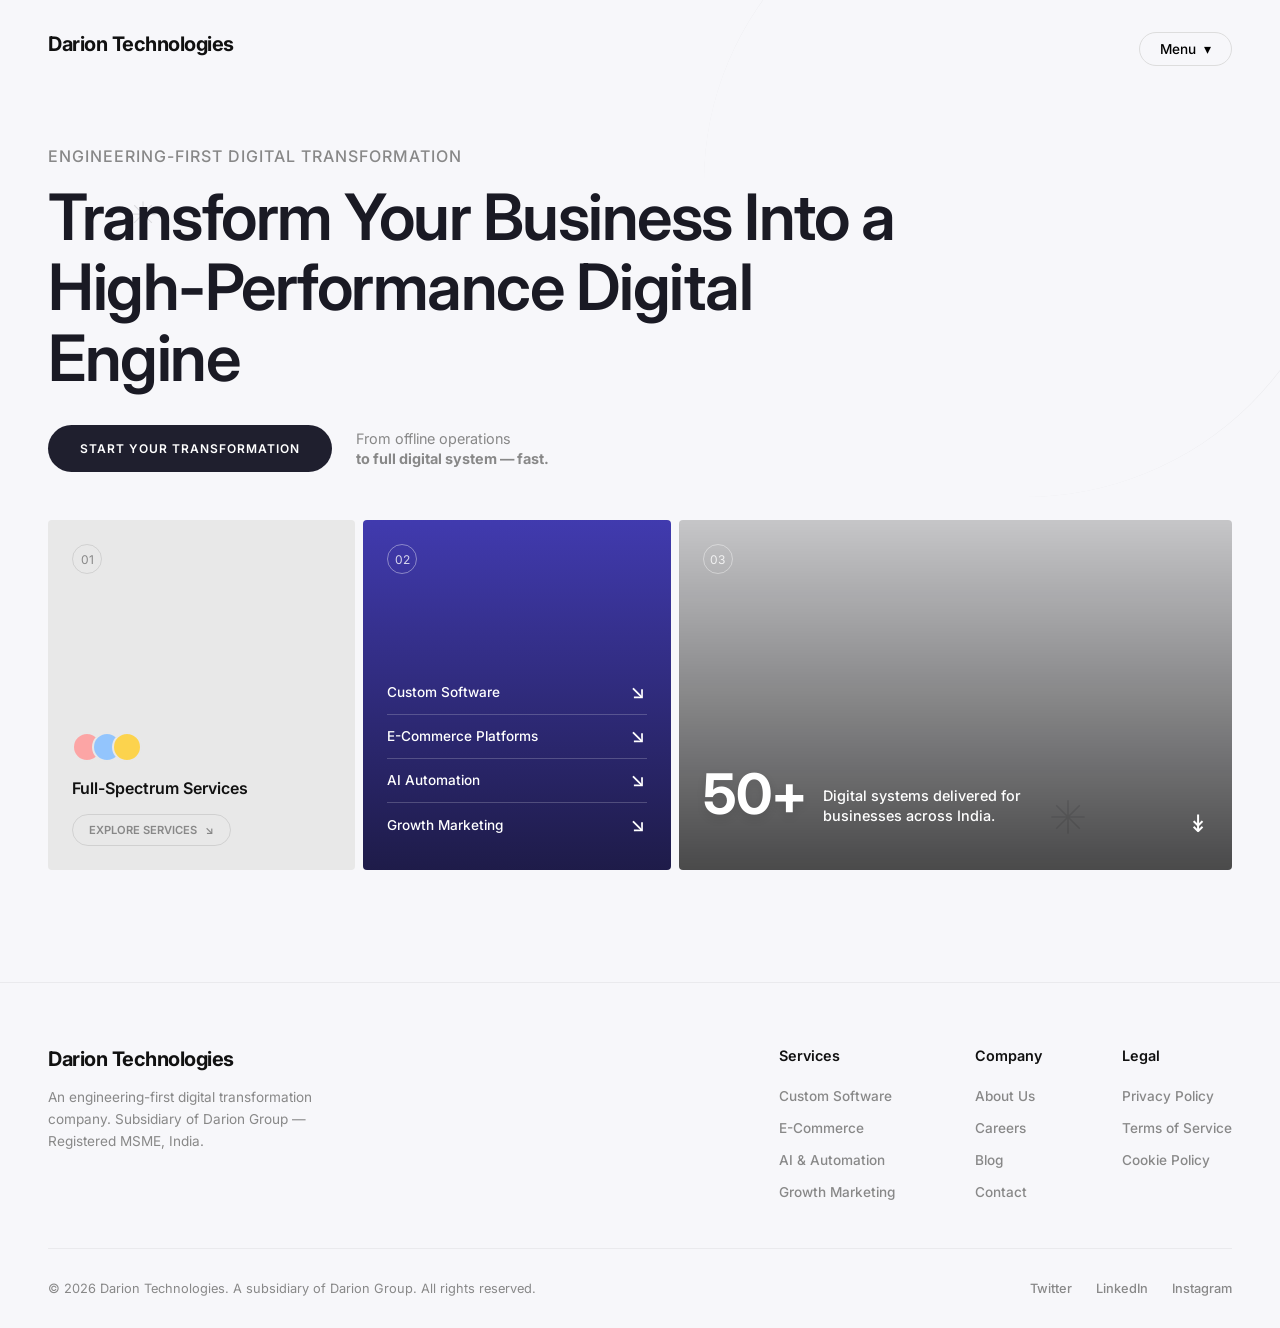
==== index.html @ e3cd34fb "first commit" ====
<!DOCTYPE html>
<html lang="en">
<head>
    <meta charset="UTF-8">
    <meta name="viewport" content="width=device-width, initial-scale=1.0">
    <title>Darion Technologies | Digital Transformation Experts</title>
    <meta name="description" content="Darion Technologies — We build enterprise-grade software, intelligent automation systems, and scalable digital ecosystems that transform businesses.">
    <meta name="keywords" content="Digital Transformation, Custom Software, AI Automation, E-Commerce, Web Development, Darion Technologies, India">
    <meta property="og:title" content="Darion Technologies | Digital Transformation Experts">
    <meta property="og:description" content="We don't follow trends. We define them. Engineering-first digital transformation company.">
    <meta property="og:type" content="website">

    <link rel="stylesheet" href="assets/css/styles.css">
    <script src="assets/js/scripts.js" defer></script>
</head>
<body>

    <svg class="decoration star-1" viewBox="0 0 24 24" fill="none" stroke="#000" stroke-width="1"><path d="M12 2v20M2 12h20M4.929 4.929l14.142 14.142M4.929 19.071L19.071 4.929"/></svg>
    <svg class="decoration star-2" viewBox="0 0 24 24" fill="none" stroke="#000" stroke-width="1"><path d="M12 2v20M2 12h20M4.929 4.929l14.142 14.142M4.929 19.071L19.071 4.929"/></svg>
    <div class="decoration curve-line"></div>

    <div class="container">
        <nav>
            <a href="index.html" class="logo" style="text-decoration: none; color: var(--text-dark);">Darion Technologies</a>
            <div class="nav-links-container">
                <div class="nav-col">
                    <a href="index.html" class="active">Home</a>
                    <a href="generator.html">Services</a>
                    <a href="pricing.html">Pricing</a>
                    <a href="blog.html">Blog</a>
                </div>
                <div class="nav-col">
                    <a href="about.html">About Us</a>
                    <a href="features.html">Why Us</a>
                    <a href="collection.html">Case Studies</a>
                    <a href="careers.html">Careers</a>
                </div>
            </div>
            <button class="menu-btn">Menu <span>&#9662;</span></button>
        </nav>

        <div class="hero">
            <p class="subtitle">Engineering-First Digital Transformation</p>
            <h1>Transform Your Business Into a High-Performance Digital Engine</h1>

            <div class="hero-action">
                <a href="contact.html" class="btn-primary">Start Your Transformation</a>
                <div class="action-text">
                    From offline operations<br>
                    <strong>to full digital system — fast.</strong>
                </div>
            </div>
        </div>

        <div class="cards-grid home-cards">

            <div class="card card-1">
                <div class="card-number">01</div>
                <div class="avatars">
                    <div class="avatar"></div>
                    <div class="avatar"></div>
                    <div class="avatar"></div>
                </div>
                <h3>Full-Spectrum Services</h3>
                <a href="generator.html" class="btn-outline">Explore Services <span>&#8600;</span></a>
            </div>

            <div class="card card-2">
                <div class="card-number">02</div>
                <ul class="feature-list">
                    <li><span>Custom Software</span> <span>&#8594;</span></li>
                    <li><span>E-Commerce Platforms</span> <span>&#8594;</span></li>
                    <li><span>AI Automation</span> <span>&#8594;</span></li>
                    <li><span>Growth Marketing</span> <span>&#8594;</span></li>
                </ul>
            </div>

            <div class="card card-3">
                <div class="card-number">03</div>
                <div class="stats">
                    <h2>50+</h2>
                    <p>Digital systems delivered for businesses across India.</p>
                    <div class="scroll-down">&#8609;</div>
                </div>
            </div>

        </div>
    </div>

    <footer class="footer">
        <div class="footer-content">
            <div class="footer-brand">
                <a href="index.html" class="logo" style="text-decoration: none; color: var(--text-dark);">Darion Technologies</a>
                <p>An engineering-first digital transformation company. Subsidiary of Darion Group — Registered MSME, India.</p>
            </div>

            <div class="footer-links">
                <div class="link-column">
                    <h4>Services</h4>
                    <a href="generator.html">Custom Software</a>
                    <a href="generator.html">E-Commerce</a>
                    <a href="generator.html">AI & Automation</a>
                    <a href="generator.html">Growth Marketing</a>
                </div>
                <div class="link-column">
                    <h4>Company</h4>
                    <a href="about.html">About Us</a>
                    <a href="careers.html">Careers</a>
                    <a href="blog.html">Blog</a>
                    <a href="contact.html">Contact</a>
                </div>
                <div class="link-column">
                    <h4>Legal</h4>
                    <a href="#">Privacy Policy</a>
                    <a href="#">Terms of Service</a>
                    <a href="#">Cookie Policy</a>
                </div>
            </div>
        </div>

        <div class="footer-bottom">
            <p>&copy; 2026 Darion Technologies. A subsidiary of Darion Group. All rights reserved.</p>
            <div class="social-links">
                <a href="#">Twitter</a>
                <a href="#">LinkedIn</a>
                <a href="#">Instagram</a>
            </div>
        </div>
    </footer>

    <!-- Mobile Menu Overlay -->
    <div class="mobile-menu" id="mobileMenu">
        <button class="close-btn" id="closeMenuBtn">&times;</button>
        <div class="mobile-nav-links">
            <a href="index.html" class="active">Home</a>
            <a href="about.html">About Us</a>
            <a href="generator.html">Services</a>
            <a href="features.html">Why Us</a>
            <a href="pricing.html">Pricing</a>
            <a href="collection.html">Case Studies</a>
            <a href="blog.html">Blog</a>
            <a href="careers.html">Careers</a>
            <a href="contact.html">Contact</a>
        </div>
    </div>
</body>
</html>
---- assets/css/styles.css ----
@import url('https://fonts.googleapis.com/css2?family=Inter:wght@300;400;500;600;700&display=swap');

:root {
    --bg-color: #f7f7fa;
    --text-dark: #111111;
    --text-gray: #888888;
    --card-gap: 8px;
    --accent: #4f46e5;
    --accent-light: rgba(79, 70, 229, 0.08);
}

* {
    margin: 0;
    padding: 0;
    box-sizing: border-box;
    font-family: 'Inter', sans-serif;
}

body {
    background-color: var(--bg-color);
    color: var(--text-dark);
    min-height: 100vh;
    display: flex;
    flex-direction: column;
    align-items: center;
    overflow-x: hidden;
    position: relative;
}

/* Background Decorations */
.decoration {
    position: absolute;
    z-index: 0;
    pointer-events: none;
}

.star-1 {
    top: 15%;
    left: 10%;
    width: 30px;
    opacity: 0.1;
}

.star-2 {
    top: 60%;
    right: 15%;
    width: 40px;
    opacity: 0.1;
}

.curve-line {
    top: -10%;
    right: -5%;
    width: 50vw;
    height: 70vh;
    border-radius: 50%;
    border: 1px solid rgba(0, 0, 0, 0.05);
    border-bottom: none;
    border-left: none;
}

/* Container */
.container {
    width: 100%;
    max-width: 1400px;
    padding: 2rem 3rem;
    position: relative;
    z-index: 1;
    display: flex;
    flex-direction: column;
    flex: 1;
}

/* Navigation */
nav {
    display: flex;
    justify-content: space-between;
    align-items: flex-start;
    margin-bottom: 5rem;
}

.logo {
    font-size: 1.25rem;
    font-weight: 700;
    letter-spacing: -0.5px;
    text-decoration: none;
    color: var(--text-dark);
}

.nav-links-container {
    display: none;
}

.nav-col {
    display: flex;
    flex-direction: column;
    gap: 0.5rem;
}

.nav-col a {
    text-decoration: none;
    color: var(--text-gray);
    font-size: 0.85rem;
    font-weight: 500;
    transition: color 0.3s;
}

.nav-col a:hover,
.nav-col a.active {
    color: var(--text-dark);
}

.menu-btn {
    padding: 0.5rem 1.25rem;
    border-radius: 20px;
    border: 1px solid #ddd;
    background: transparent;
    font-size: 0.85rem;
    font-weight: 500;
    cursor: pointer;
    display: flex;
    align-items: center;
    gap: 0.5rem;
    transition: all 0.3s;
}

.menu-btn:hover {
    background: #eee;
}

/* Typography & Shared Components */
.subtitle {
    color: var(--text-gray);
    font-size: 1rem;
    font-weight: 500;
    margin-bottom: 1rem;
    text-transform: uppercase;
    letter-spacing: 1px;
}

h1 {
    font-size: clamp(3rem, 5vw, 4.5rem);
    font-weight: 600;
    line-height: 1.1;
    letter-spacing: -1.5px;
    margin-bottom: 2rem;
    color: #1a1a24;
}

h2 {
    font-size: clamp(2rem, 3vw, 2.5rem);
    font-weight: 600;
    letter-spacing: -1px;
    margin-bottom: 1.5rem;
}

p.body-text {
    color: var(--text-gray);
    font-size: 1.05rem;
    line-height: 1.6;
    margin-bottom: 1.5rem;
}

/* Homepage Hero Area */
.hero {
    max-width: 900px;
    margin-bottom: 3rem;
}

.hero-action {
    display: flex;
    align-items: center;
    gap: 1.5rem;
}

.btn-primary {
    background-color: #1f1f2e;
    color: #fff;
    padding: 1rem 2rem;
    border-radius: 30px;
    border: none;
    font-size: 0.75rem;
    font-weight: 600;
    letter-spacing: 1px;
    text-transform: uppercase;
    cursor: pointer;
    transition: transform 0.2s, background 0.3s;
    text-decoration: none;
    display: inline-block;
}

.btn-primary:hover {
    background-color: #33334d;
    transform: scale(1.02);
}

.btn-accent {
    background-color: var(--accent);
    color: #fff;
    padding: 1rem 2rem;
    border-radius: 30px;
    border: none;
    font-size: 0.75rem;
    font-weight: 600;
    letter-spacing: 1px;
    text-transform: uppercase;
    cursor: pointer;
    transition: transform 0.2s, background 0.3s;
    text-decoration: none;
    display: inline-block;
}

.btn-accent:hover {
    background-color: #4338ca;
    transform: scale(1.02);
}

.action-text {
    color: var(--text-gray);
    font-size: 0.9rem;
    line-height: 1.4;
}

/* Cards Grid */
.cards-grid {
    display: grid;
    grid-template-columns: repeat(3, 1fr);
    gap: var(--card-gap);
    margin-top: auto;
}

.cards-grid.home-cards {
    grid-template-columns: 1fr 1fr 1.8fr;
    height: 350px;
}

.card {
    position: relative;
    border-radius: 4px;
    overflow: hidden;
    padding: 1.5rem;
    display: flex;
    flex-direction: column;
    justify-content: flex-end;
}

.card-number {
    position: absolute;
    top: 1.5rem;
    left: 1.5rem;
    width: 30px;
    height: 30px;
    border-radius: 50%;
    border: 1px solid rgba(255, 255, 255, 0.4);
    display: flex;
    align-items: center;
    justify-content: center;
    font-size: 0.75rem;
    color: rgba(255, 255, 255, 0.8);
}

/* Card 1 */
.card-1 {
    background: #e8e8e8;
    color: var(--text-dark);
    justify-content: flex-end;
}

.card-1 .card-number {
    border-color: rgba(0, 0, 0, 0.1);
    color: var(--text-gray);
}

.avatars {
    display: flex;
    margin-bottom: 1rem;
}

.avatar {
    width: 30px;
    height: 30px;
    border-radius: 50%;
    background: #ccc;
    border: 2px solid #e8e8e8;
    margin-left: -10px;
    background-size: cover;
}

.avatar:first-child { margin-left: 0; background-color: #fca5a5; }
.avatar:nth-child(2) { background-color: #93c5fd; }
.avatar:nth-child(3) { background-color: #fcd34d; }

.card-1 h3 {
    font-size: 1rem;
    font-weight: 600;
    margin-bottom: 1rem;
}

.btn-outline {
    background: transparent;
    border: 1px solid rgba(0, 0, 0, 0.1);
    padding: 0.5rem 1rem;
    border-radius: 20px;
    font-size: 0.7rem;
    font-weight: 600;
    color: var(--text-gray);
    cursor: pointer;
    text-transform: uppercase;
    align-self: flex-start;
    display: flex;
    align-items: center;
    gap: 0.5rem;
    text-decoration: none;
}

/* Card 2 */
.card-2 {
    background: linear-gradient(rgba(79,70,229,0.7), rgba(30,27,75,0.92)), #1f1f2e;
    color: white;
}

.feature-list {
    list-style: none;
    width: 100%;
}

.feature-list li {
    display: flex;
    justify-content: space-between;
    align-items: center;
    padding: 0.6rem 0;
    border-bottom: 1px solid rgba(255, 255, 255, 0.2);
    font-size: 0.85rem;
    font-weight: 500;
}

.feature-list li:last-child {
    border-bottom: none;
}

.feature-list li span:last-child {
    font-size: 1.2rem;
    transform: rotate(45deg);
}

/* Card 3 */
.card-3 {
    background: linear-gradient(rgba(0,0,0,0.2), rgba(0,0,0,0.7)), url('../card3.jpg') center/cover no-repeat;
    color: white;
    flex-direction: row;
    align-items: flex-end;
    justify-content: space-between;
}

.stats {
    display: flex;
    align-items: center;
    gap: 1rem;
    width: 100%;
}

.stats h2 {
    font-size: 3.5rem;
    font-weight: 700;
    line-height: 1;
    text-shadow: 0 4px 10px rgba(0, 0, 0, 0.1);
}

.stats p {
    font-size: 0.9rem;
    font-weight: 500;
    line-height: 1.4;
    max-width: 200px;
}

.scroll-down {
    font-size: 1.5rem;
    margin-left: auto;
    align-self: flex-end;
    margin-bottom: 0.5rem;
}

/* About Us Specifics */
.about-header {
    max-width: 900px;
    margin-bottom: 5rem;
    text-align: center;
    margin: 0 auto 4rem auto;
}

.mission-section {
    display: grid;
    grid-template-columns: 1fr 1fr;
    gap: 4rem;
    align-items: center;
    margin-bottom: 6rem;
}

.mission-image-card {
    height: 400px;
    border-radius: 4px;
    background: repeating-linear-gradient(90deg, rgba(255, 255, 255, 0.1) 0px, rgba(255, 255, 255, 0.1) 2px, transparent 2px, transparent 10px),
        linear-gradient(160deg, #4f46e5 0%, #1e1b4b 100%);
    display: flex;
    align-items: center;
    justify-content: center;
    color: white;
    font-size: 2rem;
    font-weight: 700;
    letter-spacing: -1px;
    text-align: center;
    padding: 2rem;
}

.values-header {
    margin-bottom: 2rem;
}

.about-card {
    background: #e8e8e8;
    border-radius: 4px;
    padding: 2rem;
    display: flex;
    flex-direction: column;
    min-height: 250px;
    color: var(--text-dark);
}

.about-card .card-number {
    position: static;
    border: 1px solid rgba(0, 0, 0, 0.1);
    color: var(--text-gray);
    margin-bottom: auto;
}

.about-card h3 {
    font-size: 1.2rem;
    font-weight: 600;
    margin-bottom: 0.75rem;
    margin-top: 1rem;
}

.about-card p {
    color: var(--text-gray);
    font-size: 0.9rem;
    line-height: 1.5;
}

/* ──────────────────────────────────────────
   SERVICE TAG / PILL
   ────────────────────────────────────────── */
.service-tag {
    display: inline-block;
    background: var(--accent-light);
    color: var(--accent);
    font-size: 0.7rem;
    font-weight: 600;
    letter-spacing: 1px;
    text-transform: uppercase;
    padding: 0.3rem 0.85rem;
    border-radius: 20px;
    margin-bottom: 1rem;
}

/* ──────────────────────────────────────────
   SERVICE BLOCKS (generator.html / Services)
   ────────────────────────────────────────── */
.services-grid {
    display: grid;
    grid-template-columns: repeat(2, 1fr);
    gap: 1.5rem;
    margin-bottom: 5rem;
}

.service-card {
    background: #fff;
    border: 1px solid rgba(0,0,0,0.06);
    border-radius: 8px;
    padding: 2.5rem;
    display: flex;
    flex-direction: column;
    gap: 1rem;
    transition: box-shadow 0.25s, transform 0.25s;
}

.service-card:hover {
    box-shadow: 0 8px 32px rgba(79,70,229,0.08);
    transform: translateY(-3px);
}

.service-icon {
    width: 48px;
    height: 48px;
    border-radius: 12px;
    background: var(--accent-light);
    display: flex;
    align-items: center;
    justify-content: center;
    font-size: 1.5rem;
}

.service-card h3 {
    font-size: 1.2rem;
    font-weight: 600;
    letter-spacing: -0.3px;
}

.service-card p {
    color: var(--text-gray);
    font-size: 0.9rem;
    line-height: 1.6;
    flex: 1;
}

.service-card a {
    color: var(--accent);
    text-decoration: none;
    font-size: 0.85rem;
    font-weight: 600;
    align-self: flex-start;
}

.service-card a:hover { text-decoration: underline; }

/* ──────────────────────────────────────────
   PROCESS / EVOLUTION STRIP
   ────────────────────────────────────────── */
.process-section {
    margin-bottom: 5rem;
}

.process-section h2 {
    margin-bottom: 2rem;
}

.process-steps {
    display: flex;
    gap: 0;
    position: relative;
}

.process-steps::before {
    content: '';
    position: absolute;
    top: 24px;
    left: 24px;
    right: 24px;
    height: 1px;
    background: rgba(0,0,0,0.08);
    z-index: 0;
}

.process-step {
    flex: 1;
    display: flex;
    flex-direction: column;
    align-items: center;
    text-align: center;
    gap: 1rem;
    position: relative;
    z-index: 1;
}

.step-dot {
    width: 48px;
    height: 48px;
    border-radius: 50%;
    background: #fff;
    border: 2px solid rgba(0,0,0,0.1);
    display: flex;
    align-items: center;
    justify-content: center;
    font-size: 0.75rem;
    font-weight: 700;
    color: var(--text-gray);
}

.process-step.active .step-dot {
    background: var(--accent);
    border-color: var(--accent);
    color: #fff;
}

.process-step h4 {
    font-size: 0.85rem;
    font-weight: 600;
    color: var(--text-dark);
}

.process-step p {
    font-size: 0.78rem;
    color: var(--text-gray);
    line-height: 1.4;
    max-width: 140px;
}

/* ──────────────────────────────────────────
   FEATURES PAGE
   ────────────────────────────────────────── */
.differentiators-grid {
    display: grid;
    grid-template-columns: repeat(2, 1fr);
    gap: 1.5rem;
    margin-bottom: 5rem;
}

.diff-card {
    background: #e8e8e8;
    border-radius: 4px;
    padding: 2.5rem;
}

.diff-card .card-number {
    position: static;
    border: 1px solid rgba(0,0,0,0.1);
    color: var(--text-gray);
    margin-bottom: 1.5rem;
}

.diff-card h3 {
    font-size: 1.15rem;
    font-weight: 600;
    margin-bottom: 0.75rem;
}

.diff-card p {
    color: var(--text-gray);
    font-size: 0.9rem;
    line-height: 1.5;
}

.tech-stack-section {
    margin-bottom: 5rem;
}

.tech-stack-section h2 {
    margin-bottom: 2rem;
}

.stack-columns {
    display: grid;
    grid-template-columns: repeat(3, 1fr);
    gap: 1.5rem;
}

.stack-col {
    background: #fff;
    border: 1px solid rgba(0,0,0,0.06);
    border-radius: 8px;
    padding: 2rem;
}

.stack-col h4 {
    font-size: 0.85rem;
    font-weight: 600;
    text-transform: uppercase;
    letter-spacing: 1px;
    color: var(--accent);
    margin-bottom: 1.25rem;
}

.stack-col ul {
    list-style: none;
    display: flex;
    flex-direction: column;
    gap: 0.6rem;
}

.stack-col ul li {
    font-size: 0.9rem;
    color: var(--text-gray);
    display: flex;
    align-items: center;
    gap: 0.5rem;
}

.stack-col ul li::before {
    content: '—';
    color: var(--accent);
    font-weight: 700;
}

.stats-row {
    display: grid;
    grid-template-columns: repeat(4, 1fr);
    gap: 1.5rem;
    margin-bottom: 5rem;
}

.stat-block {
    background: #fff;
    border: 1px solid rgba(0,0,0,0.06);
    border-radius: 8px;
    padding: 2rem;
    text-align: center;
}

.stat-block .stat-value {
    font-size: 2.5rem;
    font-weight: 700;
    letter-spacing: -1px;
    color: var(--accent);
    display: block;
    margin-bottom: 0.5rem;
}

.stat-block .stat-label {
    font-size: 0.85rem;
    color: var(--text-gray);
    font-weight: 500;
}

/* ──────────────────────────────────────────
   PRICING PAGE
   ────────────────────────────────────────── */
.pricing-grid {
    display: grid;
    grid-template-columns: repeat(3, 1fr);
    gap: 1.5rem;
    margin-bottom: 5rem;
    align-items: start;
}

.pricing-card {
    background: #fff;
    border: 1px solid rgba(0,0,0,0.08);
    border-radius: 8px;
    padding: 2.5rem;
    display: flex;
    flex-direction: column;
    gap: 1.5rem;
}

.pricing-card.featured {
    background: #1f1f2e;
    color: white;
    border-color: #1f1f2e;
    position: relative;
}

.pricing-card.featured .pricing-price,
.pricing-card.featured h3 {
    color: white;
}

.pricing-card.featured p,
.pricing-card.featured .pricing-feature {
    color: rgba(255,255,255,0.65);
}

.pricing-card.featured .pricing-feature::before {
    color: #a5b4fc;
}

.featured-badge {
    position: absolute;
    top: -14px;
    left: 50%;
    transform: translateX(-50%);
    background: var(--accent);
    color: white;
    font-size: 0.65rem;
    font-weight: 700;
    letter-spacing: 1px;
    text-transform: uppercase;
    padding: 0.3rem 1rem;
    border-radius: 20px;
    white-space: nowrap;
}

.pricing-card h3 {
    font-size: 1.1rem;
    font-weight: 700;
    letter-spacing: -0.3px;
    color: var(--text-dark);
}

.pricing-card p {
    font-size: 0.88rem;
    color: var(--text-gray);
    line-height: 1.5;
    margin: 0;
}

.pricing-price {
    font-size: 2rem;
    font-weight: 700;
    letter-spacing: -1px;
    color: var(--text-dark);
}

.pricing-price span {
    font-size: 0.85rem;
    font-weight: 400;
    color: var(--text-gray);
    letter-spacing: 0;
}

.pricing-features {
    list-style: none;
    display: flex;
    flex-direction: column;
    gap: 0.8rem;
}

.pricing-feature {
    font-size: 0.88rem;
    color: var(--text-dark);
    display: flex;
    align-items: flex-start;
    gap: 0.6rem;
    line-height: 1.4;
}

.pricing-feature::before {
    content: '✓';
    color: var(--accent);
    font-weight: 700;
    flex-shrink: 0;
    margin-top: 1px;
}

/* ──────────────────────────────────────────
   BLOG PAGE
   ────────────────────────────────────────── */
.blog-grid {
    display: grid;
    grid-template-columns: repeat(2, 1fr);
    gap: 1.5rem;
    margin-bottom: 5rem;
}

.blog-card {
    background: #fff;
    border: 1px solid rgba(0,0,0,0.06);
    border-radius: 8px;
    padding: 2rem;
    display: flex;
    flex-direction: column;
    gap: 1rem;
    transition: box-shadow 0.25s, transform 0.25s;
    text-decoration: none;
    color: var(--text-dark);
}

.blog-card:hover {
    box-shadow: 0 8px 32px rgba(0,0,0,0.06);
    transform: translateY(-3px);
}

.blog-card-header {
    display: flex;
    justify-content: space-between;
    align-items: flex-start;
}

.blog-card h3 {
    font-size: 1.15rem;
    font-weight: 600;
    letter-spacing: -0.3px;
    line-height: 1.3;
    flex: 1;
    margin-right: 1rem;
}

.blog-meta {
    display: flex;
    gap: 1rem;
    font-size: 0.8rem;
    color: var(--text-gray);
    font-weight: 500;
}

.blog-card p {
    color: var(--text-gray);
    font-size: 0.88rem;
    line-height: 1.6;
    flex: 1;
}

.blog-footer {
    display: flex;
    align-items: center;
    justify-content: space-between;
    margin-top: auto;
}

.read-more {
    color: var(--accent);
    font-size: 0.83rem;
    font-weight: 600;
    text-decoration: none;
}

.read-more:hover { text-decoration: underline; }

/* ──────────────────────────────────────────
   CASE STUDIES (collection.html)
   ────────────────────────────────────────── */
.case-grid {
    display: grid;
    grid-template-columns: repeat(3, 1fr);
    gap: 1.5rem;
    margin-bottom: 5rem;
}

.case-card {
    background: #fff;
    border: 1px solid rgba(0,0,0,0.06);
    border-radius: 8px;
    overflow: hidden;
    display: flex;
    flex-direction: column;
    transition: box-shadow 0.25s, transform 0.25s;
}

.case-card:hover {
    box-shadow: 0 8px 32px rgba(0,0,0,0.07);
    transform: translateY(-3px);
}

.case-card-banner {
    height: 160px;
    background: linear-gradient(135deg, #4f46e5, #1e1b4b);
    display: flex;
    align-items: flex-end;
    padding: 1.5rem;
}

.case-banner-stat {
    color: white;
    font-size: 2.5rem;
    font-weight: 700;
    letter-spacing: -1px;
    line-height: 1;
}

.case-banner-label {
    color: rgba(255,255,255,0.65);
    font-size: 0.8rem;
    font-weight: 500;
    margin-left: 0.75rem;
    line-height: 1.2;
    max-width: 100px;
}

.case-card-body {
    padding: 1.75rem;
    display: flex;
    flex-direction: column;
    gap: 0.75rem;
    flex: 1;
}

.case-card-body h3 {
    font-size: 1.05rem;
    font-weight: 600;
}

.case-card-body p {
    color: var(--text-gray);
    font-size: 0.88rem;
    line-height: 1.5;
    flex: 1;
}

.case-card-body a {
    color: var(--accent);
    text-decoration: none;
    font-size: 0.83rem;
    font-weight: 600;
    align-self: flex-start;
}

/* ──────────────────────────────────────────
   CAREERS PAGE
   ────────────────────────────────────────── */
.culture-grid {
    display: grid;
    grid-template-columns: repeat(3, 1fr);
    gap: 1.5rem;
    margin-bottom: 5rem;
}

.culture-card {
    background: #e8e8e8;
    border-radius: 4px;
    padding: 2rem;
}

.culture-icon {
    font-size: 2rem;
    margin-bottom: 1rem;
    display: block;
}

.culture-card h3 {
    font-size: 1.1rem;
    font-weight: 600;
    margin-bottom: 0.75rem;
}

.culture-card p {
    color: var(--text-gray);
    font-size: 0.88rem;
    line-height: 1.5;
}

.jobs-list {
    width: 100%;
    max-width: 900px;
    margin: 0 auto 5rem;
}

.job-item {
    display: flex;
    justify-content: space-between;
    align-items: center;
    padding: 2rem 0;
    border-bottom: 1px solid rgba(0,0,0,0.07);
    gap: 2rem;
}

.job-info h3 {
    font-size: 1.1rem;
    font-weight: 600;
    margin-bottom: 0.5rem;
}

.job-meta {
    display: flex;
    gap: 1rem;
    flex-wrap: wrap;
}

.job-tag {
    font-size: 0.78rem;
    color: var(--text-gray);
    font-weight: 500;
    background: rgba(0,0,0,0.04);
    padding: 0.25rem 0.75rem;
    border-radius: 20px;
}

.open-cta {
    text-align: center;
    padding: 4rem 2rem;
    border: 1px dashed rgba(0,0,0,0.12);
    border-radius: 8px;
    margin-bottom: 5rem;
    max-width: 600px;
    margin-left: auto;
    margin-right: auto;
}

.open-cta h3 {
    font-size: 1.4rem;
    font-weight: 600;
    margin-bottom: 1rem;
}

.open-cta p {
    color: var(--text-gray);
    font-size: 0.9rem;
    line-height: 1.6;
    margin-bottom: 1.5rem;
}

/* ──────────────────────────────────────────
   CONTACT PAGE
   ────────────────────────────────────────── */
.contact-layout {
    display: grid;
    grid-template-columns: 1fr 1fr;
    gap: 5rem;
    margin-bottom: 5rem;
    align-items: start;
}

.contact-form {
    display: flex;
    flex-direction: column;
    gap: 1.25rem;
}

.form-group {
    display: flex;
    flex-direction: column;
    gap: 0.4rem;
}

.form-group label {
    font-size: 0.83rem;
    font-weight: 600;
    color: var(--text-dark);
}

.form-group input,
.form-group select,
.form-group textarea {
    background: #fff;
    border: 1px solid rgba(0,0,0,0.12);
    border-radius: 6px;
    padding: 0.85rem 1rem;
    font-size: 0.9rem;
    color: var(--text-dark);
    font-family: 'Inter', sans-serif;
    transition: border-color 0.2s;
    outline: none;
    width: 100%;
}

.form-group input:focus,
.form-group select:focus,
.form-group textarea:focus {
    border-color: var(--accent);
}

.form-group textarea {
    resize: vertical;
    min-height: 120px;
}

.contact-info {
    display: flex;
    flex-direction: column;
    gap: 2rem;
}

.contact-info h2 {
    font-size: 1.8rem;
    letter-spacing: -0.5px;
}

.info-item {
    display: flex;
    flex-direction: column;
    gap: 0.3rem;
}

.info-item .info-label {
    font-size: 0.78rem;
    font-weight: 600;
    text-transform: uppercase;
    letter-spacing: 1px;
    color: var(--text-gray);
}

.info-item .info-value {
    font-size: 1rem;
    font-weight: 600;
    color: var(--text-dark);
}

.info-item .info-sub {
    font-size: 0.83rem;
    color: var(--text-gray);
}

.sla-badge {
    display: inline-flex;
    align-items: center;
    gap: 0.4rem;
    background: var(--accent-light);
    color: var(--accent);
    font-size: 0.78rem;
    font-weight: 600;
    padding: 0.4rem 1rem;
    border-radius: 20px;
    align-self: flex-start;
}

/* Footer Styles */
.footer {
    width: 100%;
    max-width: 1400px;
    margin: 5rem auto 0;
    padding: 4rem 3rem 2rem;
    border-top: 1px solid rgba(0, 0, 0, 0.05);
    display: flex;
    flex-direction: column;
    gap: 3rem;
    position: relative;
    z-index: 1;
}

.footer-content {
    display: flex;
    justify-content: space-between;
    flex-wrap: wrap;
    gap: 3rem;
}

.footer-brand {
    max-width: 300px;
}

.footer-brand .logo {
    margin-bottom: 1rem;
    display: inline-block;
}

.footer-brand p {
    color: var(--text-gray);
    font-size: 0.85rem;
    line-height: 1.6;
}

.footer-links {
    display: flex;
    gap: 5rem;
    flex-wrap: wrap;
}

.link-column {
    display: flex;
    flex-direction: column;
    gap: 1rem;
}

.link-column h4 {
    font-size: 0.9rem;
    font-weight: 600;
    color: var(--text-dark);
    margin-bottom: 0.5rem;
}

.link-column a {
    text-decoration: none;
    color: var(--text-gray);
    font-size: 0.85rem;
    font-weight: 500;
    transition: color 0.3s;
}

.link-column a:hover {
    color: var(--text-dark);
}

.footer-bottom {
    display: flex;
    justify-content: space-between;
    align-items: center;
    padding-top: 2rem;
    border-top: 1px solid rgba(0, 0, 0, 0.05);
    color: var(--text-gray);
    font-size: 0.8rem;
    flex-wrap: wrap;
    gap: 1rem;
}

.social-links {
    display: flex;
    gap: 1.5rem;
}

.social-links a {
    color: var(--text-gray);
    text-decoration: none;
    font-weight: 500;
    transition: color 0.3s;
}

.social-links a:hover {
    color: var(--text-dark);
}

/* Mobile Menu Overlay */
.mobile-menu {
    position: fixed;
    top: 0;
    left: 0;
    width: 100%;
    height: 100%;
    background: rgba(247, 247, 250, 0.98);
    z-index: 1000;
    display: flex;
    flex-direction: column;
    align-items: center;
    justify-content: center;
    opacity: 0;
    pointer-events: none;
    transition: opacity 0.3s ease;
    backdrop-filter: blur(10px);
    -webkit-backdrop-filter: blur(10px);
}

.mobile-menu.active {
    opacity: 1;
    pointer-events: auto;
}

.close-btn {
    position: absolute;
    top: 2rem;
    right: 3rem;
    background: none;
    border: none;
    font-size: 3.5rem;
    cursor: pointer;
    color: var(--text-dark);
    transition: transform 0.3s;
}

.close-btn:hover {
    transform: scale(1.1);
}

.mobile-nav-links {
    display: flex;
    flex-direction: column;
    gap: 1.5rem;
    text-align: center;
}

.mobile-nav-links a {
    text-decoration: none;
    color: var(--text-gray);
    font-size: 2rem;
    font-weight: 600;
    transition: color 0.3s;
}

.mobile-nav-links a:hover,
.mobile-nav-links a.active {
    color: var(--text-dark);
}

/* Responsive */
@media (max-width: 1024px) {
    .cards-grid.home-cards {
        grid-template-columns: 1fr;
        height: auto;
    }
    .cards-grid {
        grid-template-columns: 1fr;
    }
    .mission-section {
        grid-template-columns: 1fr;
        gap: 2rem;
    }
    .nav-links-container {
        display: none;
    }
    .services-grid,
    .differentiators-grid,
    .blog-grid {
        grid-template-columns: 1fr;
    }
    .pricing-grid,
    .case-grid,
    .culture-grid {
        grid-template-columns: 1fr;
    }
    .stats-row {
        grid-template-columns: repeat(2, 1fr);
    }
    .stack-columns {
        grid-template-columns: 1fr;
    }
    .contact-layout {
        grid-template-columns: 1fr;
        gap: 3rem;
    }
    .process-steps {
        flex-direction: column;
        gap: 2rem;
    }
    .process-steps::before { display: none; }
}

@media (max-width: 768px) {
    .container {
        padding: 1.5rem;
    }
    .footer-content {
        flex-direction: column;
    }
    .footer-links {
        gap: 2.5rem;
    }
    .footer {
        padding: 3rem 1.5rem 1.5rem;
    }
    .close-btn {
        right: 1.5rem;
        top: 1.5rem;
    }
    .stats-row {
        grid-template-columns: repeat(2, 1fr);
    }
    .job-item {
        flex-direction: column;
        align-items: flex-start;
    }
}
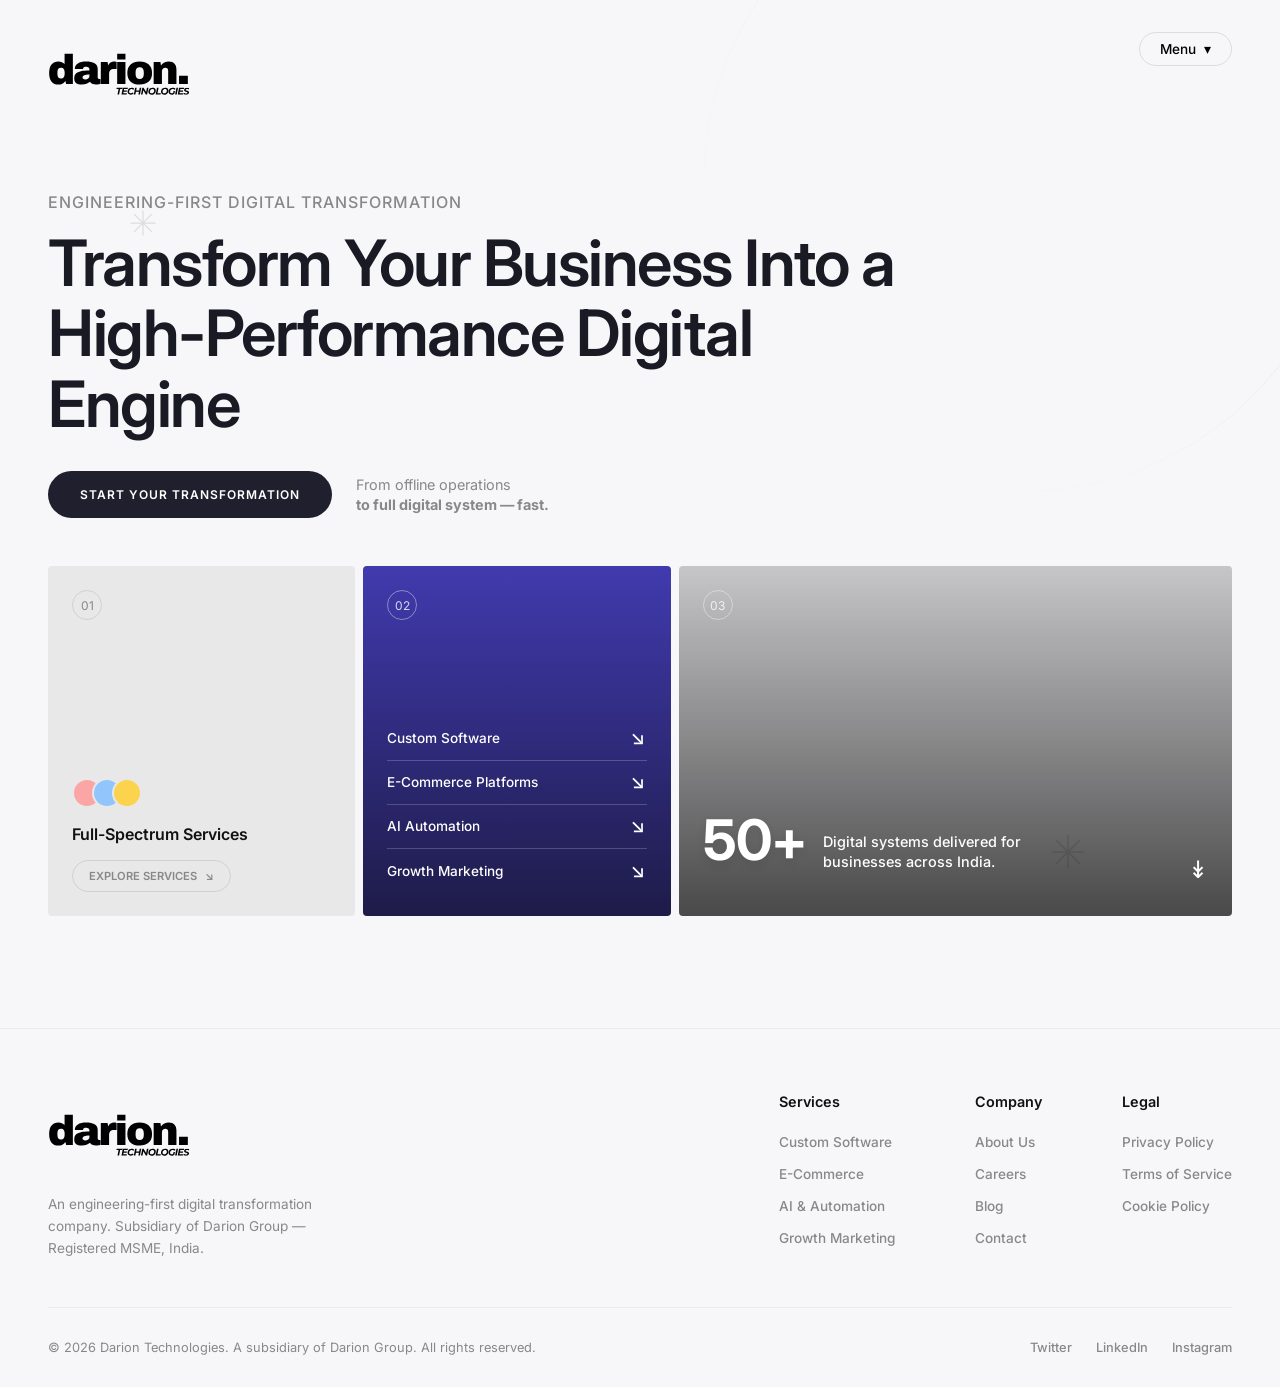
==== commit 3abedfbc: "first commit" ====
--- a/index.html
+++ b/index.html
@@ -21,7 +21,7 @@
 
     <div class="container">
         <nav>
-            <a href="index.html" class="logo" style="text-decoration: none; color: var(--text-dark);">Darion Technologies</a>
+            <a href="index.html" class="logo" style="text-decoration: none; color: var(--text-dark);"><img src="assets/logo.svg" alt="Darion Logo" class="brand-icon"></a>
             <div class="nav-links-container">
                 <div class="nav-col">
                     <a href="index.html" class="active">Home</a>
@@ -90,7 +90,7 @@
     <footer class="footer">
         <div class="footer-content">
             <div class="footer-brand">
-                <a href="index.html" class="logo" style="text-decoration: none; color: var(--text-dark);">Darion Technologies</a>
+                <a href="index.html" class="logo" style="text-decoration: none; color: var(--text-dark);"><img src="assets/logo.svg" alt="Darion Logo" class="brand-icon"></a>
                 <p>An engineering-first digital transformation company. Subsidiary of Darion Group — Registered MSME, India.</p>
             </div>
 
--- a/assets/css/styles.css
+++ b/assets/css/styles.css
@@ -85,6 +85,14 @@
     letter-spacing: -0.5px;
     text-decoration: none;
     color: var(--text-dark);
+    display: inline-flex;
+    align-items: center;
+    gap: 8px;
+}
+
+.brand-icon {
+    height: 80px;
+    width: auto;
 }
 
 .nav-links-container {
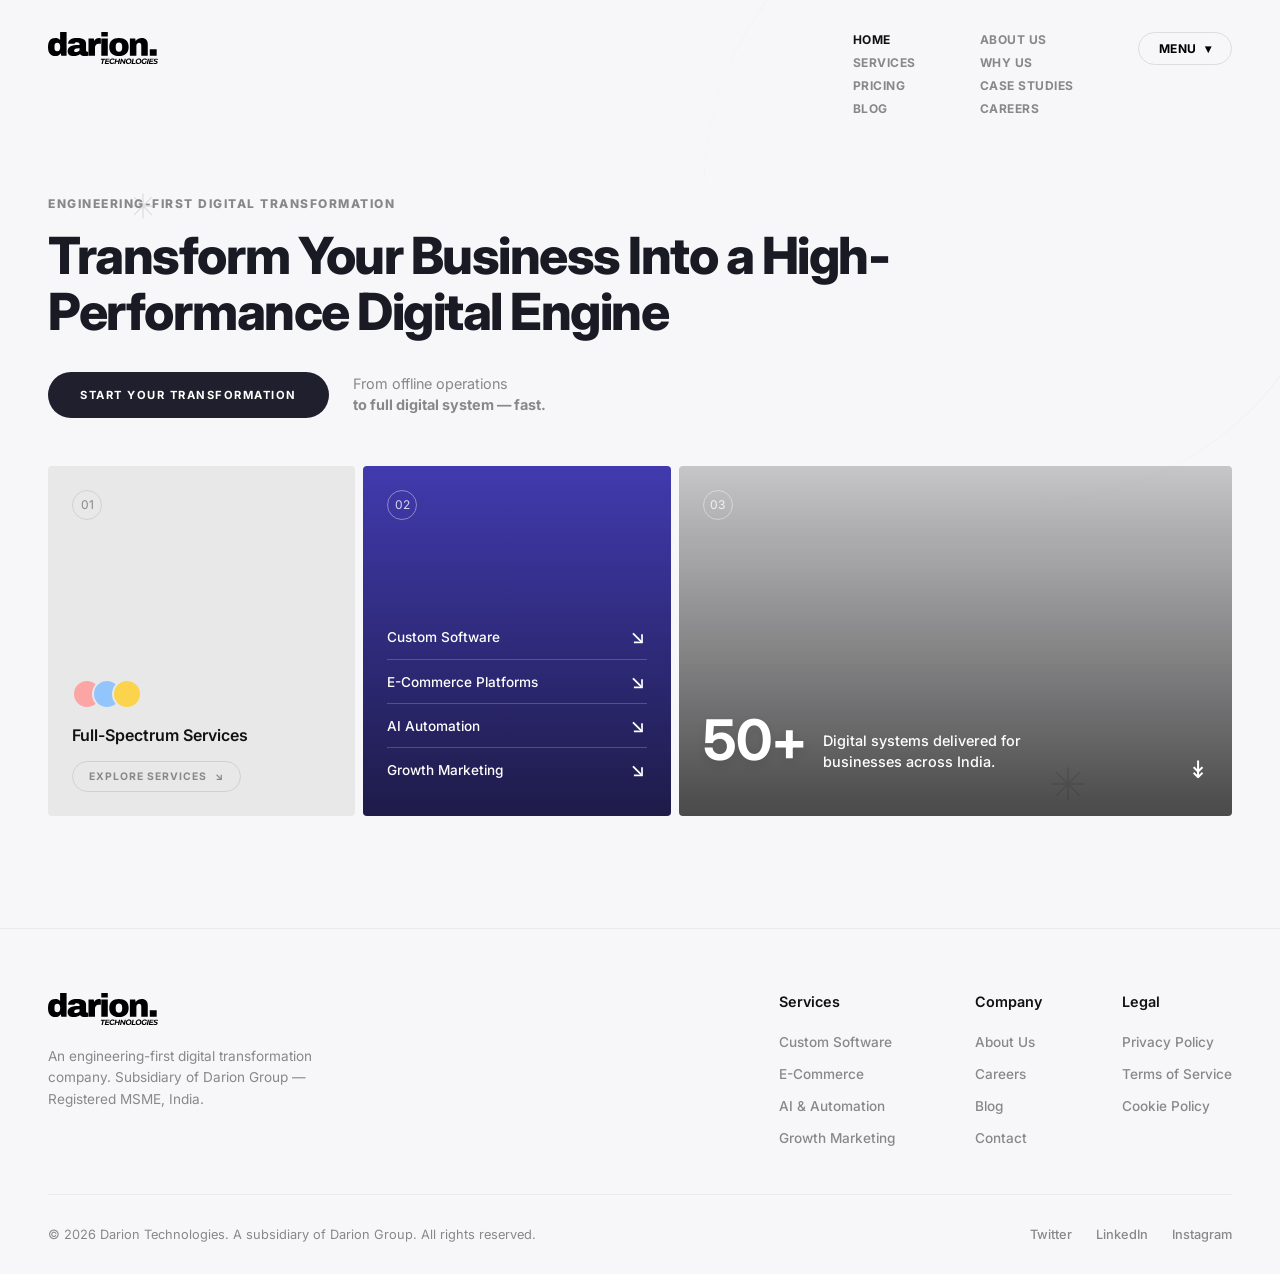
==== commit 7373672a: "v1.o" ====
--- a/index.html
+++ b/index.html
@@ -24,7 +24,7 @@
             <a href="index.html" class="logo" style="text-decoration: none; color: var(--text-dark);"><img src="assets/logo.svg" alt="Darion Logo" class="brand-icon"></a>
             <div class="nav-links-container">
                 <div class="nav-col">
-                    <a href="index.html" class="active">Home</a>
+                    <a class="active" href="index.html" >Home</a>
                     <a href="generator.html">Services</a>
                     <a href="pricing.html">Pricing</a>
                     <a href="blog.html">Blog</a>
@@ -111,7 +111,7 @@
                 </div>
                 <div class="link-column">
                     <h4>Legal</h4>
-                    <a href="#">Privacy Policy</a>
+                    <a href="privacy.html">Privacy Policy</a>
                     <a href="#">Terms of Service</a>
                     <a href="#">Cookie Policy</a>
                 </div>
@@ -132,7 +132,7 @@
     <div class="mobile-menu" id="mobileMenu">
         <button class="close-btn" id="closeMenuBtn">&times;</button>
         <div class="mobile-nav-links">
-            <a href="index.html" class="active">Home</a>
+            <a class="active" href="index.html" >Home</a>
             <a href="about.html">About Us</a>
             <a href="generator.html">Services</a>
             <a href="features.html">Why Us</a>
--- a/assets/css/styles.css
+++ b/assets/css/styles.css
@@ -91,7 +91,7 @@
 }
 
 .brand-icon {
-    height: 80px;
+    height: 32px;
     width: auto;
 }
 
@@ -99,6 +99,15 @@
     display: none;
 }
 
+@media (min-width: 1025px) {
+    .nav-links-container {
+        display: flex;
+        gap: 4rem;
+        margin-left: auto;
+        margin-right: 4rem;
+    }
+}
+
 .nav-col {
     display: flex;
     flex-direction: column;
@@ -108,8 +117,10 @@
 .nav-col a {
     text-decoration: none;
     color: var(--text-gray);
-    font-size: 0.85rem;
-    font-weight: 500;
+    font-size: 0.75rem;
+    font-weight: 700;
+    letter-spacing: 0.5px;
+    text-transform: uppercase;
     transition: color 0.3s;
 }
 
@@ -123,8 +134,10 @@
     border-radius: 20px;
     border: 1px solid #ddd;
     background: transparent;
-    font-size: 0.85rem;
-    font-weight: 500;
+    font-size: 0.75rem;
+    font-weight: 700;
+    letter-spacing: 0.5px;
+    text-transform: uppercase;
     cursor: pointer;
     display: flex;
     align-items: center;
@@ -139,16 +152,16 @@
 /* Typography & Shared Components */
 .subtitle {
     color: var(--text-gray);
-    font-size: 1rem;
-    font-weight: 500;
+    font-size: 0.75rem;
+    font-weight: 800;
     margin-bottom: 1rem;
     text-transform: uppercase;
-    letter-spacing: 1px;
+    letter-spacing: 1.5px;
 }
 
 h1 {
-    font-size: clamp(3rem, 5vw, 4.5rem);
-    font-weight: 600;
+    font-size: clamp(2.2rem, 4vw, 3.5rem);
+    font-weight: 800;
     line-height: 1.1;
     letter-spacing: -1.5px;
     margin-bottom: 2rem;
@@ -156,15 +169,16 @@
 }
 
 h2 {
-    font-size: clamp(2rem, 3vw, 2.5rem);
-    font-weight: 600;
+    font-size: clamp(1.6rem, 2.5vw, 2rem);
+    font-weight: 700;
     letter-spacing: -1px;
     margin-bottom: 1.5rem;
 }
 
 p.body-text {
     color: var(--text-gray);
-    font-size: 1.05rem;
+    font-size: 0.85rem;
+    font-weight: 600;
     line-height: 1.6;
     margin-bottom: 1.5rem;
 }
@@ -187,9 +201,9 @@
     padding: 1rem 2rem;
     border-radius: 30px;
     border: none;
-    font-size: 0.75rem;
-    font-weight: 600;
-    letter-spacing: 1px;
+    font-size: 0.7rem;
+    font-weight: 700;
+    letter-spacing: 1.5px;
     text-transform: uppercase;
     cursor: pointer;
     transition: transform 0.2s, background 0.3s;
@@ -208,9 +222,9 @@
     padding: 1rem 2rem;
     border-radius: 30px;
     border: none;
-    font-size: 0.75rem;
-    font-weight: 600;
-    letter-spacing: 1px;
+    font-size: 0.7rem;
+    font-weight: 700;
+    letter-spacing: 1.5px;
     text-transform: uppercase;
     cursor: pointer;
     transition: transform 0.2s, background 0.3s;
@@ -309,8 +323,9 @@
     border: 1px solid rgba(0, 0, 0, 0.1);
     padding: 0.5rem 1rem;
     border-radius: 20px;
-    font-size: 0.7rem;
-    font-weight: 600;
+    font-size: 0.65rem;
+    font-weight: 700;
+    letter-spacing: 1px;
     color: var(--text-gray);
     cursor: pointer;
     text-transform: uppercase;
@@ -461,11 +476,11 @@
     display: inline-block;
     background: var(--accent-light);
     color: var(--accent);
-    font-size: 0.7rem;
-    font-weight: 600;
+    font-size: 0.65rem;
+    font-weight: 800;
     letter-spacing: 1px;
     text-transform: uppercase;
-    padding: 0.3rem 0.85rem;
+    padding: 0.4rem 1rem;
     border-radius: 20px;
     margin-bottom: 1rem;
 }
@@ -1402,3 +1417,29 @@
         align-items: flex-start;
     }
 }
+
+@media (max-width: 600px) {
+    h1 {
+        font-size: 1.8rem !important;
+        letter-spacing: -1px;
+        margin-bottom: 1.5rem;
+    }
+    h2 {
+        font-size: 1.3rem !important;
+        letter-spacing: -0.5px;
+        margin-bottom: 1rem;
+    }
+    h3, .card-1 h3, .about-card h3, .service-card h3, .diff-card h3, .pricing-card h3, .open-cta h3, .job-info h3, .culture-card h3 {
+        font-size: 0.95rem !important;
+        margin-bottom: 0.5rem;
+    }
+    .stats h2 {
+        font-size: 1.8rem !important;
+    }
+    .stat-value {
+        font-size: 1.8rem !important;
+    }
+    .pricing-price {
+        font-size: 1.4rem !important;
+    }
+}
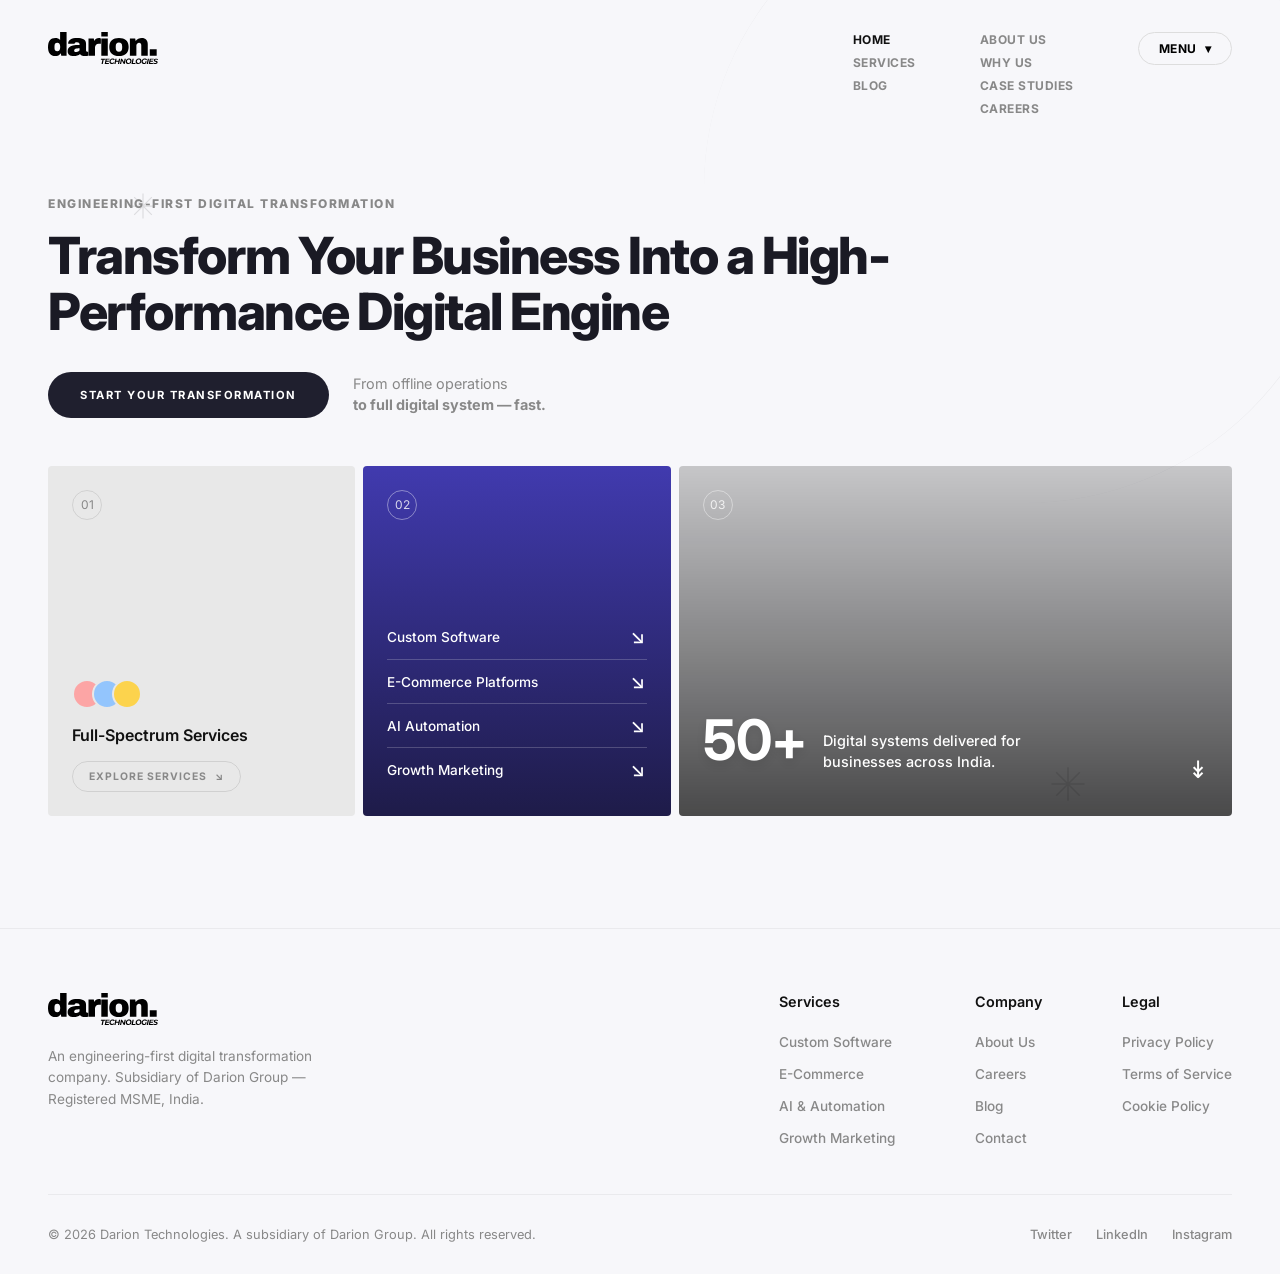
==== commit 38adf13c: "update v1.1" ====
--- a/index.html
+++ b/index.html
@@ -3,15 +3,55 @@
 <head>
     <meta charset="UTF-8">
     <meta name="viewport" content="width=device-width, initial-scale=1.0">
+    <meta name="google-site-verification" content="KczLwygnQh5xHZmdc2xaq30lxTxJCF4TRVUGhLjzKk0" />
+
+    <!-- Primary SEO -->
     <title>Darion Technologies | Digital Transformation Experts</title>
-    <meta name="description" content="Darion Technologies — We build enterprise-grade software, intelligent automation systems, and scalable digital ecosystems that transform businesses.">
-    <meta name="keywords" content="Digital Transformation, Custom Software, AI Automation, E-Commerce, Web Development, Darion Technologies, India">
+    <meta name="description" content="Darion Technologies is an engineering-first digital transformation company. We build custom software, AI automation systems, e-commerce platforms, and digital ecosystems for businesses across India.">
+    <meta name="keywords" content="Darion Technologies, Digital Transformation, Custom Software Development, AI Automation, E-Commerce, Web Development, India, MSME">
+    <meta name="author" content="Darion Technologies">
+    <meta name="robots" content="index, follow">
+    <link rel="canonical" href="https://tech.darion.in/">
+
+    <!-- Open Graph / Social -->
+    <meta property="og:type" content="website">
+    <meta property="og:url" content="https://tech.darion.in/">
     <meta property="og:title" content="Darion Technologies | Digital Transformation Experts">
-    <meta property="og:description" content="We don't follow trends. We define them. Engineering-first digital transformation company.">
-    <meta property="og:type" content="website">
+    <meta property="og:description" content="Engineering-first digital transformation company. Custom software, AI automation, e-commerce, and growth marketing for Indian businesses.">
+    <meta property="og:site_name" content="Darion Technologies">
+    <meta property="og:locale" content="en_IN">
+
+    <!-- Twitter Card -->
+    <meta name="twitter:card" content="summary_large_image">
+    <meta name="twitter:title" content="Darion Technologies | Digital Transformation Experts">
+    <meta name="twitter:description" content="Engineering-first digital transformation company. Custom software, AI automation, e-commerce, and growth marketing for Indian businesses.">
+    <meta name="twitter:site" content="@DarionTech">
 
     <link rel="stylesheet" href="assets/css/styles.css">
     <script src="assets/js/scripts.js" defer></script>
+
+    <script type="application/ld+json">
+    {
+        "@context": "https://schema.org",
+        "@type": "Organization",
+        "name": "Darion Technologies",
+        "alternateName": "Darion Tech",
+        "url": "https://tech.darion.in",
+        "logo": "https://tech.darion.in/assets/logo.svg",
+        "description": "Engineering-first digital transformation company. Subsidiary of Darion Group — Registered MSME, India.",
+        "foundingDate": "2024",
+        "address": {
+            "@type": "PostalAddress",
+            "addressCountry": "IN"
+        },
+        "contactPoint": {
+            "@type": "ContactPoint",
+            "email": "hello@tech.darion.in",
+            "contactType": "customer support"
+        },
+        "sameAs": []
+    }
+    </script>
 </head>
 <body>
 
@@ -26,7 +66,7 @@
                 <div class="nav-col">
                     <a class="active" href="index.html" >Home</a>
                     <a href="generator.html">Services</a>
-                    <a href="pricing.html">Pricing</a>
+
                     <a href="blog.html">Blog</a>
                 </div>
                 <div class="nav-col">
@@ -136,7 +176,7 @@
             <a href="about.html">About Us</a>
             <a href="generator.html">Services</a>
             <a href="features.html">Why Us</a>
-            <a href="pricing.html">Pricing</a>
+
             <a href="collection.html">Case Studies</a>
             <a href="blog.html">Blog</a>
             <a href="careers.html">Careers</a>
--- a/assets/css/styles.css
+++ b/assets/css/styles.css
@@ -495,6 +495,12 @@
     margin-bottom: 5rem;
 }
 
+@media (max-width: 768px) {
+    .services-grid {
+        grid-template-columns: 1fr;
+    }
+}
+
 .service-card {
     background: #fff;
     border: 1px solid rgba(0,0,0,0.06);
@@ -507,25 +513,33 @@
 }
 
 .service-card:hover {
-    box-shadow: 0 8px 32px rgba(79,70,229,0.08);
-    transform: translateY(-3px);
+    box-shadow: 0 6px 20px rgba(0,0,0,0.04);
+    transform: translateY(-2px);
 }
 
 .service-icon {
     width: 48px;
     height: 48px;
     border-radius: 12px;
-    background: var(--accent-light);
+    background: #f7f7fa;
+    border: 1px solid rgba(0,0,0,0.04);
     display: flex;
     align-items: center;
     justify-content: center;
-    font-size: 1.5rem;
+    margin-bottom: 0.5rem;
+}
+
+.corp-icon {
+    width: 24px;
+    height: 24px;
+    color: var(--text-dark);
 }
 
 .service-card h3 {
     font-size: 1.2rem;
     font-weight: 600;
     letter-spacing: -0.3px;
+    color: var(--text-dark);
 }
 
 .service-card p {
@@ -543,7 +557,9 @@
     align-self: flex-start;
 }
 
-.service-card a:hover { text-decoration: underline; }
+.service-card a:hover {
+    text-decoration: underline;
+}
 
 /* ──────────────────────────────────────────
    PROCESS / EVOLUTION STRIP
@@ -596,11 +612,13 @@
     font-size: 0.75rem;
     font-weight: 700;
     color: var(--text-gray);
-}
-
-.process-step.active .step-dot {
-    background: var(--accent);
-    border-color: var(--accent);
+    transition: background 0.2s, border-color 0.2s, color 0.2s;
+}
+
+.process-step.active .step-dot,
+.process-step:hover .step-dot {
+    background: var(--text-dark);
+    border-color: var(--text-dark);
     color: #fff;
 }
 
@@ -615,6 +633,23 @@
     color: var(--text-gray);
     line-height: 1.4;
     max-width: 140px;
+}
+
+@media (max-width: 768px) {
+    .process-steps {
+        flex-direction: column;
+        gap: 2rem;
+    }
+    .process-steps::before {
+        top: 0; left: 24px; right: auto; bottom: 0;
+        width: 1px; height: 100%;
+    }
+    .process-step {
+        flex-direction: row;
+        align-items: flex-start;
+        text-align: left;
+    }
+    .process-step p { max-width: 100%; }
 }
 
 /* ──────────────────────────────────────────
